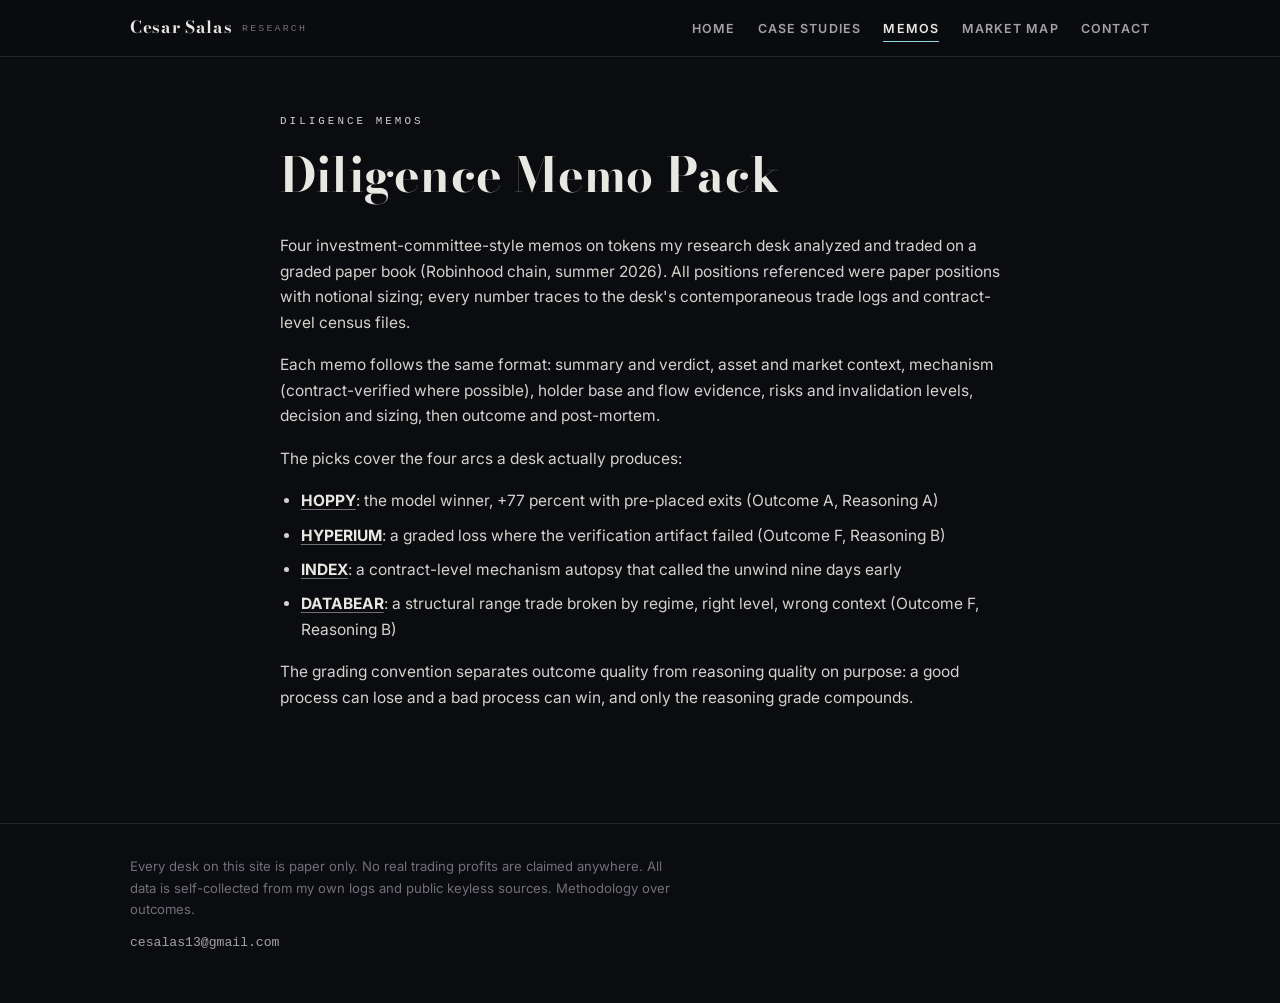
==== docs/memos/index.html @ c1b38f86 "initial public release Co-Authored-By: Claude Fable 5 <noreply@anthropic.com>" ====
<!DOCTYPE html>
<html lang="en">
<head>
<meta charset="utf-8">
<meta name="viewport" content="width=device-width, initial-scale=1">
<title>Diligence Memo Pack | Cesar Salas Research</title>
<meta name="description" content="Four investment-committee-style memos from a graded paper book on the Robinhood chain.">
<link rel="preconnect" href="https://fonts.googleapis.com">
<link rel="preconnect" href="https://fonts.gstatic.com" crossorigin>
<link href="https://fonts.googleapis.com/css2?family=Bodoni+Moda:opsz,wght@6..96,400;6..96,700&family=Inter:wght@400;500;600;700&display=swap" rel="stylesheet">
<link rel="stylesheet" href="../assets/style.css">
</head>
<body>
<header class="topbar"><div class="topbar-inner"><a class="wordmark" href="../index.html">Cesar Salas<span class="wordmark-tag">Research</span></a><nav class="nav"><a href="../index.html">Home</a><a href="../index.html#case-studies">Case studies</a><a href="../memos/index.html" class="active">Memos</a><a href="../map/market-map.html">Market map</a><a href="mailto:cesalas13@gmail.com">Contact</a></nav></div></header>
<main class="article"><article><p class="kicker">Diligence memos</p><h1>Diligence Memo Pack</h1><p>Four investment-committee-style memos on tokens my research desk analyzed and traded on a graded paper book (Robinhood chain, summer 2026). All positions referenced were paper positions with notional sizing; every number traces to the desk's contemporaneous trade logs and contract-level census files.</p>
<p>Each memo follows the same format: summary and verdict, asset and market context, mechanism (contract-verified where possible), holder base and flow evidence, risks and invalidation levels, decision and sizing, then outcome and post-mortem.</p>
<p>The picks cover the four arcs a desk actually produces:</p>
<ul><li><strong><a href="memo-hoppy.html">HOPPY</a></strong>: the model winner, +77 percent with pre-placed exits (Outcome A, Reasoning A)</li><li><strong><a href="memo-hyperium.html">HYPERIUM</a></strong>: a graded loss where the verification artifact failed (Outcome F, Reasoning B)</li><li><strong><a href="memo-index.html">INDEX</a></strong>: a contract-level mechanism autopsy that called the unwind nine days early</li><li><strong><a href="memo-databear.html">DATABEAR</a></strong>: a structural range trade broken by regime, right level, wrong context (Outcome F, Reasoning B)</li></ul>
<p>The grading convention separates outcome quality from reasoning quality on purpose: a good process can lose and a bad process can win, and only the reasoning grade compounds.</p></article></main>
<footer class="footer"><div class="footer-inner">
<p>Every desk on this site is paper only. No real trading profits are claimed anywhere. All data is self-collected from my own logs and public keyless sources. Methodology over outcomes.</p>
<p class="footer-contact"><a href="mailto:cesalas13@gmail.com">cesalas13@gmail.com</a></p>
</div></footer>
</body>
</html>
---- docs/assets/style.css ----
/* Cesar Salas research portfolio. Dark editorial, operator-console density. */

:root {
  --bg: #0b0c0f;
  --panel: #101218;
  --panel-2: #0e1014;
  --ink: #e9e7e1;
  --muted: #a3a2a9;
  --faint: #71707a;
  --line: #23252c;
  --line-soft: #1a1c22;
  --accent: #8fd8e6;
  --serif: "Bodoni Moda", Didot, "DM Serif Display", Georgia, serif;
  --sans: Inter, "Helvetica Neue", Arial, sans-serif;
  --mono: ui-monospace, "SF Mono", SFMono-Regular, Menlo, Consolas, monospace;
}

* { box-sizing: border-box; margin: 0; padding: 0; }

html { scroll-behavior: smooth; }

body {
  background: var(--bg);
  color: var(--ink);
  font-family: var(--sans);
  font-size: 15.5px;
  line-height: 1.65;
  -webkit-font-smoothing: antialiased;
}

::selection { background: rgba(143, 216, 230, 0.22); }

a { color: var(--ink); }
a:hover { color: var(--accent); }

/* ---------- top bar ---------- */

.topbar {
  position: sticky;
  top: 0;
  z-index: 10;
  background: rgba(11, 12, 15, 0.92);
  backdrop-filter: blur(8px);
  border-bottom: 1px solid var(--line);
}

.topbar-inner {
  max-width: 1060px;
  margin: 0 auto;
  padding: 0.85rem 1.25rem;
  display: flex;
  align-items: baseline;
  justify-content: space-between;
  gap: 1rem;
  flex-wrap: wrap;
}

.wordmark {
  font-family: var(--serif);
  font-weight: 700;
  font-size: 1.05rem;
  letter-spacing: 0.04em;
  text-decoration: none;
  white-space: nowrap;
}

.wordmark-tag {
  font-family: var(--mono);
  font-size: 0.62rem;
  font-weight: 400;
  letter-spacing: 0.22em;
  text-transform: uppercase;
  color: var(--faint);
  margin-left: 0.6rem;
  vertical-align: 0.12em;
}

.nav { display: flex; gap: 1.4rem; flex-wrap: wrap; }

.nav a {
  font-size: 0.78rem;
  font-weight: 600;
  letter-spacing: 0.09em;
  text-transform: uppercase;
  text-decoration: none;
  color: var(--muted);
}

.nav a:hover, .nav a.active { color: var(--ink); }
.nav a.active { border-bottom: 1px solid var(--accent); padding-bottom: 2px; }

/* ---------- shared type ---------- */

.kicker {
  font-family: var(--mono);
  font-size: 0.68rem;
  font-weight: 500;
  letter-spacing: 0.28em;
  text-transform: uppercase;
  color: var(--accent);
  margin-bottom: 1rem;
}

h1 {
  font-family: var(--serif);
  font-weight: 700;
  font-size: clamp(1.9rem, 4.5vw, 3rem);
  line-height: 1.12;
  letter-spacing: 0.005em;
  text-wrap: balance;
}

h2 {
  font-family: var(--serif);
  font-weight: 700;
  font-size: clamp(1.3rem, 2.6vw, 1.7rem);
  line-height: 1.2;
}

h3 {
  font-size: 1rem;
  font-weight: 600;
  letter-spacing: 0.01em;
}

.mono { font-family: var(--mono); }

.tag {
  display: inline-block;
  font-family: var(--mono);
  font-size: 0.62rem;
  font-weight: 500;
  letter-spacing: 0.18em;
  text-transform: uppercase;
  color: var(--muted);
  border: 1px solid var(--line);
  border-radius: 2px;
  padding: 0.28rem 0.55rem;
  white-space: nowrap;
}

/* ---------- home ---------- */

.home { max-width: 1060px; margin: 0 auto; padding: 0 1.25rem 4rem; }

.hero { padding: 4.5rem 0 3.25rem; border-bottom: 1px solid var(--line); }

.hero h1 { margin-bottom: 1.1rem; }

.lede {
  font-size: clamp(1.05rem, 2vw, 1.3rem);
  font-weight: 500;
  max-width: 40ch;
  margin-bottom: 1rem;
}

.hero-sub {
  color: var(--muted);
  max-width: 62ch;
  margin-bottom: 1.6rem;
}

.hero-tags { display: flex; gap: 0.5rem; flex-wrap: wrap; }

.section { padding: 3rem 0 0; }

.section-head { margin-bottom: 1.5rem; max-width: 62ch; }

.section-head h2 { margin-bottom: 0.5rem; }

.section-sub { color: var(--muted); font-size: 0.92rem; }
.section-sub a { color: var(--ink); text-decoration-color: var(--faint); }
.section-sub a:hover { color: var(--accent); }

/* rows: uniform aligned list */

.rows { display: grid; gap: 0; border-top: 1px solid var(--line); }

.row {
  position: relative;
  display: block;
  padding: 1.05rem 2.4rem 1.05rem 0.15rem;
  border-bottom: 1px solid var(--line);
  text-decoration: none;
  transition: background 0.15s ease;
}

.row:hover { background: var(--panel-2); }

.row-head {
  display: flex;
  align-items: baseline;
  gap: 0.7rem;
  flex-wrap: wrap;
  margin-bottom: 0.2rem;
}

.row-title { font-weight: 600; font-size: 0.98rem; }
.row-title.mono { font-size: 0.9rem; letter-spacing: 0.06em; }

.row-line { color: var(--muted); font-size: 0.88rem; max-width: 70ch; }

.row-arrow {
  position: absolute;
  right: 0.4rem;
  top: 1.05rem;
  color: var(--faint);
  font-size: 0.9rem;
}

.row:hover .row-arrow, .row:hover .row-title { color: var(--accent); }

/* cards: strict uniform grid */

.cards {
  display: grid;
  grid-template-columns: repeat(3, 1fr);
  gap: 1rem;
}

.card {
  display: flex;
  flex-direction: column;
  gap: 0.6rem;
  border: 1px solid var(--line);
  border-radius: 3px;
  background: var(--panel);
  padding: 1.4rem 1.3rem 1.25rem;
  text-decoration: none;
  transition: border-color 0.15s ease;
}

.card:hover { border-color: var(--faint); }

.card-title { font-family: var(--serif); font-weight: 700; font-size: 1.25rem; }

.card-line { color: var(--muted); font-size: 0.88rem; flex: 1; }

.card-more {
  font-family: var(--mono);
  font-size: 0.66rem;
  letter-spacing: 0.18em;
  text-transform: uppercase;
  color: var(--faint);
}

.card:hover .card-more { color: var(--accent); }

@media (max-width: 860px) {
  .cards { grid-template-columns: 1fr; }
  .hero { padding-top: 3rem; }
}

/* ---------- article pages ---------- */

.article {
  max-width: 760px;
  margin: 0 auto;
  padding: 3.5rem 1.25rem 4rem;
}

.article h1 { margin-bottom: 2rem; }

.article h2 {
  margin: 2.6rem 0 0.9rem;
  padding-top: 1.6rem;
  border-top: 1px solid var(--line-soft);
}

.article h3 { margin: 1.9rem 0 0.7rem; }

.article p { margin-bottom: 1.05rem; color: #d4d2cd; }

.article p strong, .article li strong { color: var(--ink); }

.article ul, .article ol { margin: 0 0 1.05rem 1.3rem; color: #d4d2cd; }

.article li { margin-bottom: 0.55rem; }

.article .note {
  color: var(--muted);
  font-size: 0.88rem;
  border-left: 2px solid var(--line);
  padding-left: 0.9rem;
}

.article code {
  font-family: var(--mono);
  font-size: 0.84em;
  background: var(--panel);
  border: 1px solid var(--line-soft);
  border-radius: 3px;
  padding: 0.1em 0.35em;
}

.diagram {
  font-family: var(--mono);
  font-size: 0.76rem;
  line-height: 1.5;
  color: var(--muted);
  background: var(--panel);
  border: 1px solid var(--line);
  border-radius: 3px;
  padding: 1.1rem 1.2rem;
  overflow-x: auto;
  margin: 1.4rem 0;
}

.table-wrap { overflow-x: auto; margin: 1.3rem 0; }

table {
  border-collapse: collapse;
  width: 100%;
  font-size: 0.86rem;
  font-variant-numeric: tabular-nums;
}

th {
  font-family: var(--mono);
  font-size: 0.66rem;
  font-weight: 500;
  letter-spacing: 0.14em;
  text-transform: uppercase;
  color: var(--faint);
  text-align: left;
  padding: 0.5rem 1rem 0.5rem 0;
  border-bottom: 1px solid var(--line);
}

td {
  padding: 0.5rem 1rem 0.5rem 0;
  border-bottom: 1px solid var(--line-soft);
  color: #d4d2cd;
  white-space: nowrap;
}

td:first-child { color: var(--ink); white-space: normal; }

.article a { text-decoration-color: var(--faint); text-underline-offset: 3px; }
.article a:hover { text-decoration-color: var(--accent); }

a.cite { color: var(--muted); font-size: 0.92em; }
a.cite:hover { color: var(--accent); }

/* ---------- footer ---------- */

.footer { border-top: 1px solid var(--line); margin-top: 2rem; }

.footer-inner {
  max-width: 1060px;
  margin: 0 auto;
  padding: 2rem 1.25rem 2.6rem;
}

.footer p {
  color: var(--faint);
  font-size: 0.82rem;
  max-width: 68ch;
  margin-bottom: 0.6rem;
}

.footer-contact a {
  font-family: var(--mono);
  font-size: 0.82rem;
  color: var(--muted);
  text-decoration: none;
}

.footer-contact a:hover { color: var(--accent); }
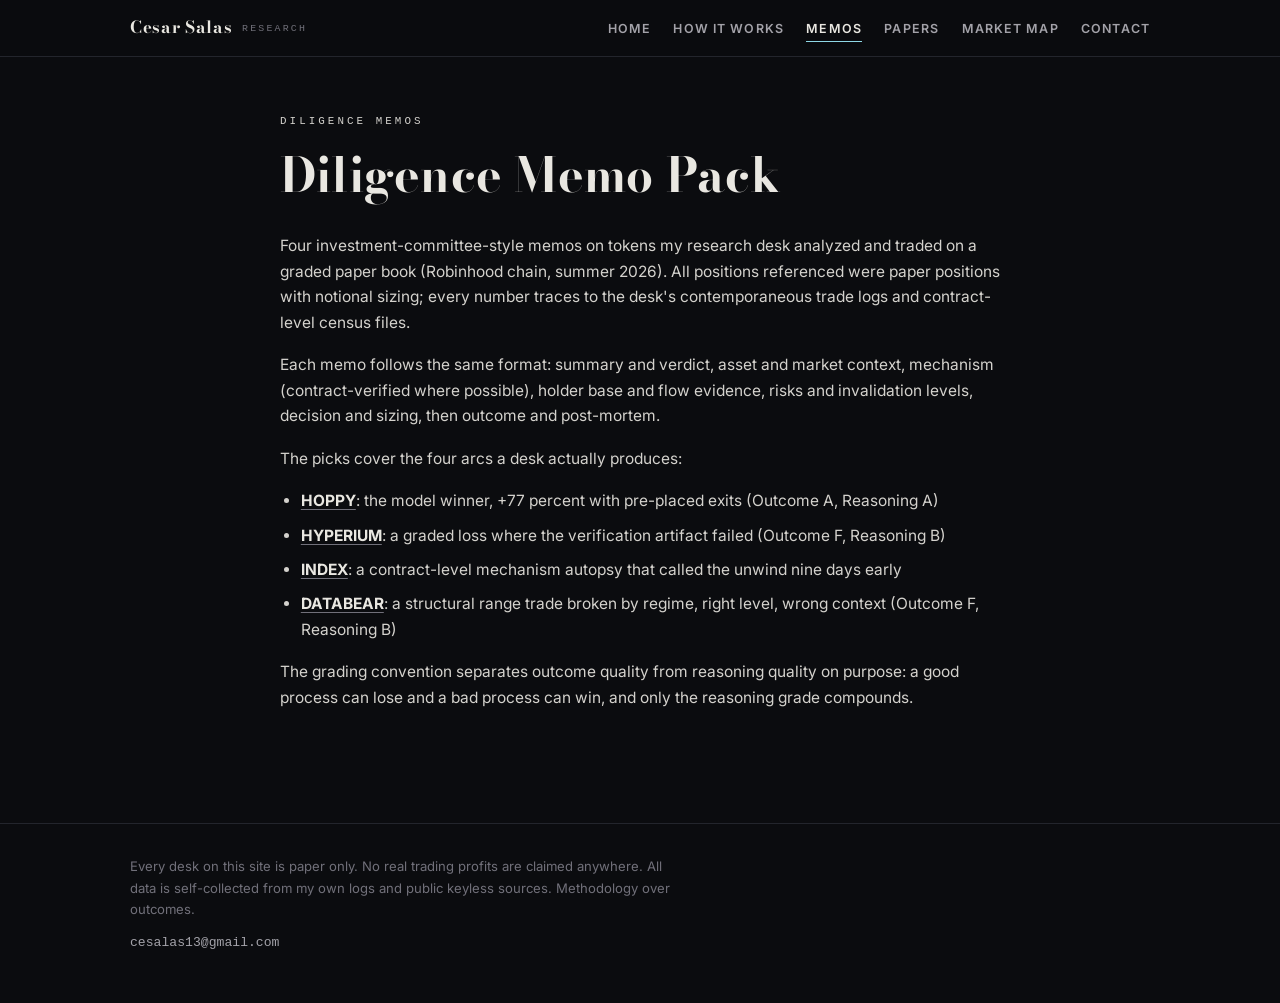
==== commit 4e788d5a: "site: plain-language rewrite, drop internal names, add Robinhood Chain boards and INDEX paper Co-Aut" ====
--- a/docs/memos/index.html
+++ b/docs/memos/index.html
@@ -11,7 +11,7 @@
 <link rel="stylesheet" href="../assets/style.css">
 </head>
 <body>
-<header class="topbar"><div class="topbar-inner"><a class="wordmark" href="../index.html">Cesar Salas<span class="wordmark-tag">Research</span></a><nav class="nav"><a href="../index.html">Home</a><a href="../index.html#case-studies">Case studies</a><a href="../memos/index.html" class="active">Memos</a><a href="../map/market-map.html">Market map</a><a href="mailto:cesalas13@gmail.com">Contact</a></nav></div></header>
+<header class="topbar"><div class="topbar-inner"><a class="wordmark" href="../index.html">Cesar Salas<span class="wordmark-tag">Research</span></a><nav class="nav"><a href="../index.html">Home</a><a href="../index.html#case-studies">How it works</a><a href="../memos/index.html" class="active">Memos</a><a href="../papers/index.html">Papers</a><a href="../map/market-map.html">Market map</a><a href="mailto:cesalas13@gmail.com">Contact</a></nav></div></header>
 <main class="article"><article><p class="kicker">Diligence memos</p><h1>Diligence Memo Pack</h1><p>Four investment-committee-style memos on tokens my research desk analyzed and traded on a graded paper book (Robinhood chain, summer 2026). All positions referenced were paper positions with notional sizing; every number traces to the desk's contemporaneous trade logs and contract-level census files.</p>
 <p>Each memo follows the same format: summary and verdict, asset and market context, mechanism (contract-verified where possible), holder base and flow evidence, risks and invalidation levels, decision and sizing, then outcome and post-mortem.</p>
 <p>The picks cover the four arcs a desk actually produces:</p>
